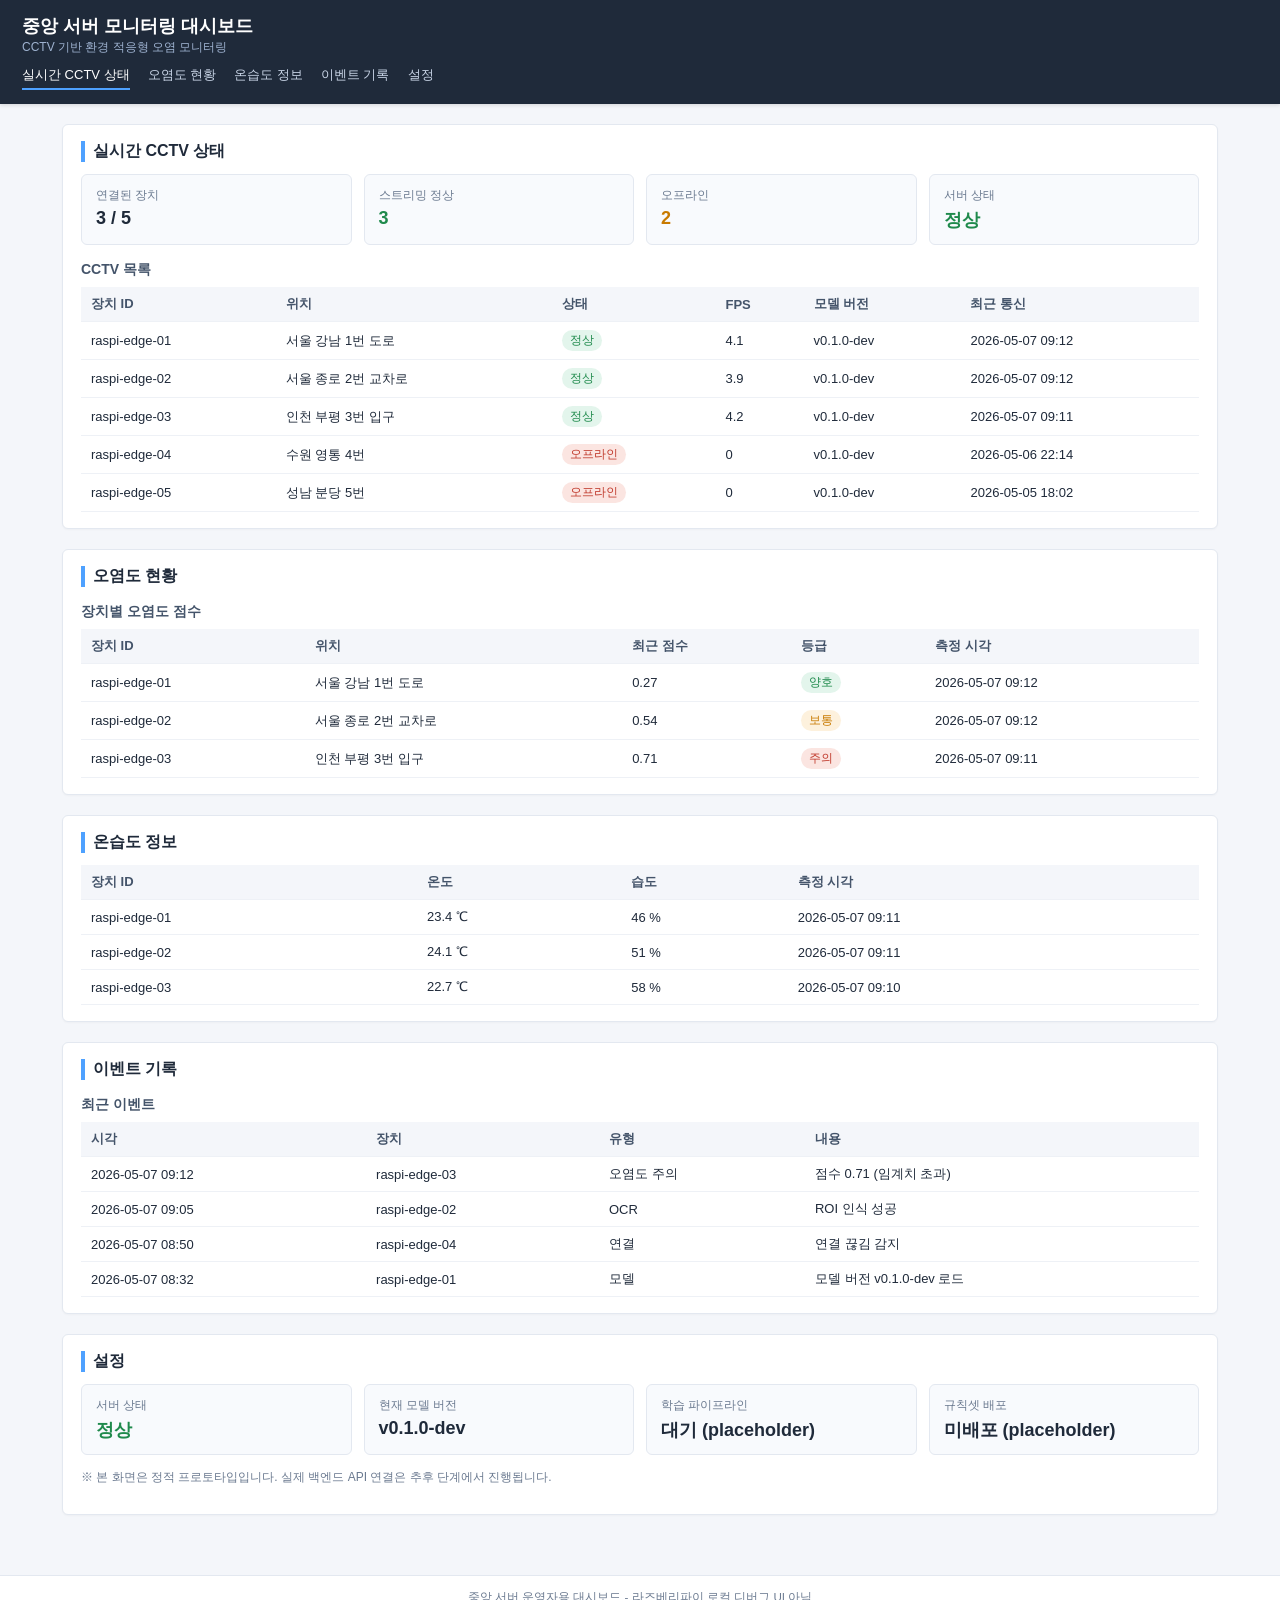
==== server/static_dashboard/index.html @ 14c390d4 "backup current local work before sync" ====
<!DOCTYPE html>
<html lang="ko">
<head>
    <meta charset="UTF-8" />
    <meta name="viewport" content="width=device-width, initial-scale=1.0" />
    <title>중앙 서버 대시보드</title>
    <link rel="stylesheet" href="style.css" />
</head>
<body>
    <header class="topbar">
        <div class="brand">
            <h1>중앙 서버 모니터링 대시보드</h1>
            <span class="subtitle">CCTV 기반 환경 적응형 오염 모니터링</span>
        </div>
        <nav class="nav">
            <a href="#realtime" class="active">실시간 CCTV 상태</a>
            <a href="#pollution">오염도 현황</a>
            <a href="#th">온습도 정보</a>
            <a href="#events">이벤트 기록</a>
            <a href="#settings">설정</a>
        </nav>
    </header>

    <main class="content">
        <section id="realtime" class="panel">
            <h2>실시간 CCTV 상태</h2>
            <div class="cards">
                <div class="card stat">
                    <span class="label">연결된 장치</span>
                    <span class="value" id="stat-online">3 / 5</span>
                </div>
                <div class="card stat">
                    <span class="label">스트리밍 정상</span>
                    <span class="value ok" id="stat-streaming">3</span>
                </div>
                <div class="card stat">
                    <span class="label">오프라인</span>
                    <span class="value warn" id="stat-offline">2</span>
                </div>
                <div class="card stat">
                    <span class="label">서버 상태</span>
                    <span class="value ok" id="stat-server">정상</span>
                </div>
            </div>

            <h3>CCTV 목록</h3>
            <table class="data-table" id="cctv-table">
                <thead>
                    <tr>
                        <th>장치 ID</th>
                        <th>위치</th>
                        <th>상태</th>
                        <th>FPS</th>
                        <th>모델 버전</th>
                        <th>최근 통신</th>
                    </tr>
                </thead>
                <tbody></tbody>
            </table>
        </section>

        <section id="pollution" class="panel">
            <h2>오염도 현황</h2>
            <h3>장치별 오염도 점수</h3>
            <table class="data-table" id="pollution-table">
                <thead>
                    <tr>
                        <th>장치 ID</th>
                        <th>위치</th>
                        <th>최근 점수</th>
                        <th>등급</th>
                        <th>측정 시각</th>
                    </tr>
                </thead>
                <tbody></tbody>
            </table>
        </section>

        <section id="th" class="panel">
            <h2>온습도 정보</h2>
            <table class="data-table" id="th-table">
                <thead>
                    <tr>
                        <th>장치 ID</th>
                        <th>온도</th>
                        <th>습도</th>
                        <th>측정 시각</th>
                    </tr>
                </thead>
                <tbody></tbody>
            </table>
        </section>

        <section id="events" class="panel">
            <h2>이벤트 기록</h2>
            <h3>최근 이벤트</h3>
            <table class="data-table" id="events-table">
                <thead>
                    <tr>
                        <th>시각</th>
                        <th>장치</th>
                        <th>유형</th>
                        <th>내용</th>
                    </tr>
                </thead>
                <tbody></tbody>
            </table>
        </section>

        <section id="settings" class="panel">
            <h2>설정</h2>
            <div class="cards">
                <div class="card info">
                    <span class="label">서버 상태</span>
                    <span class="value ok">정상</span>
                </div>
                <div class="card info">
                    <span class="label">현재 모델 버전</span>
                    <span class="value" id="setting-model-version">v0.1.0-dev</span>
                </div>
                <div class="card info">
                    <span class="label">학습 파이프라인</span>
                    <span class="value">대기 (placeholder)</span>
                </div>
                <div class="card info">
                    <span class="label">규칙셋 배포</span>
                    <span class="value">미배포 (placeholder)</span>
                </div>
            </div>
            <p class="note">
                ※ 본 화면은 정적 프로토타입입니다. 실제 백엔드 API 연결은 추후 단계에서 진행됩니다.
            </p>
        </section>
    </main>

    <footer class="bottombar">
        <small>중앙 서버 운영자용 대시보드 - 라즈베리파이 로컬 디버그 UI 아님</small>
    </footer>

    <script src="script.js"></script>
</body>
</html>
---- server/static_dashboard/style.css ----
* {
    box-sizing: border-box;
}

html, body {
    margin: 0;
    padding: 0;
    background: #f4f6fa;
    color: #1f2a3a;
    font-family: -apple-system, "Segoe UI", "Malgun Gothic", sans-serif;
    font-size: 14px;
}

.topbar {
    background: #1f2a3a;
    color: #fff;
    padding: 14px 22px;
    display: flex;
    flex-direction: column;
    gap: 10px;
    box-shadow: 0 1px 4px rgba(0,0,0,0.15);
}

.brand h1 {
    margin: 0;
    font-size: 18px;
}

.subtitle {
    color: #9fb3d1;
    font-size: 12px;
}

.nav {
    display: flex;
    gap: 18px;
    flex-wrap: wrap;
}

.nav a {
    color: #c8d4e6;
    text-decoration: none;
    font-size: 13px;
    padding-bottom: 4px;
    border-bottom: 2px solid transparent;
}

.nav a:hover,
.nav a.active {
    color: #fff;
    border-bottom-color: #4ea1ff;
}

.content {
    padding: 20px 22px 40px;
    max-width: 1200px;
    margin: 0 auto;
}

.panel {
    background: #fff;
    border: 1px solid #e3e8f0;
    border-radius: 6px;
    padding: 16px 18px;
    margin-bottom: 20px;
    box-shadow: 0 1px 2px rgba(0,0,0,0.03);
}

.panel h2 {
    margin: 0 0 12px 0;
    font-size: 16px;
    color: #1f2a3a;
    border-left: 4px solid #4ea1ff;
    padding-left: 8px;
}

.panel h3 {
    margin: 16px 0 8px;
    font-size: 14px;
    color: #44546a;
}

.cards {
    display: grid;
    grid-template-columns: repeat(auto-fit, minmax(180px, 1fr));
    gap: 12px;
}

.card {
    background: #f8fafd;
    border: 1px solid #e3e8f0;
    border-radius: 6px;
    padding: 12px 14px;
    display: flex;
    flex-direction: column;
    gap: 4px;
}

.card .label {
    font-size: 12px;
    color: #6b7a90;
}

.card .value {
    font-size: 18px;
    font-weight: 600;
    color: #1f2a3a;
}

.value.ok { color: #1f8a4c; }
.value.warn { color: #c87a00; }
.value.bad { color: #c0392b; }

.data-table {
    width: 100%;
    border-collapse: collapse;
    font-size: 13px;
    margin-top: 4px;
}

.data-table th,
.data-table td {
    text-align: left;
    padding: 8px 10px;
    border-bottom: 1px solid #eef1f6;
}

.data-table th {
    background: #f4f6fa;
    color: #44546a;
    font-weight: 600;
}

.data-table tr:hover td {
    background: #fafcff;
}

.badge {
    display: inline-block;
    padding: 2px 8px;
    border-radius: 12px;
    font-size: 12px;
}

.badge.ok { background: #e3f5ec; color: #1f8a4c; }
.badge.warn { background: #fdf1dd; color: #c87a00; }
.badge.bad { background: #fbe5e1; color: #c0392b; }

.note {
    margin-top: 14px;
    color: #6b7a90;
    font-size: 12px;
}

.bottombar {
    text-align: center;
    color: #6b7a90;
    padding: 12px;
    border-top: 1px solid #e3e8f0;
    background: #fff;
}
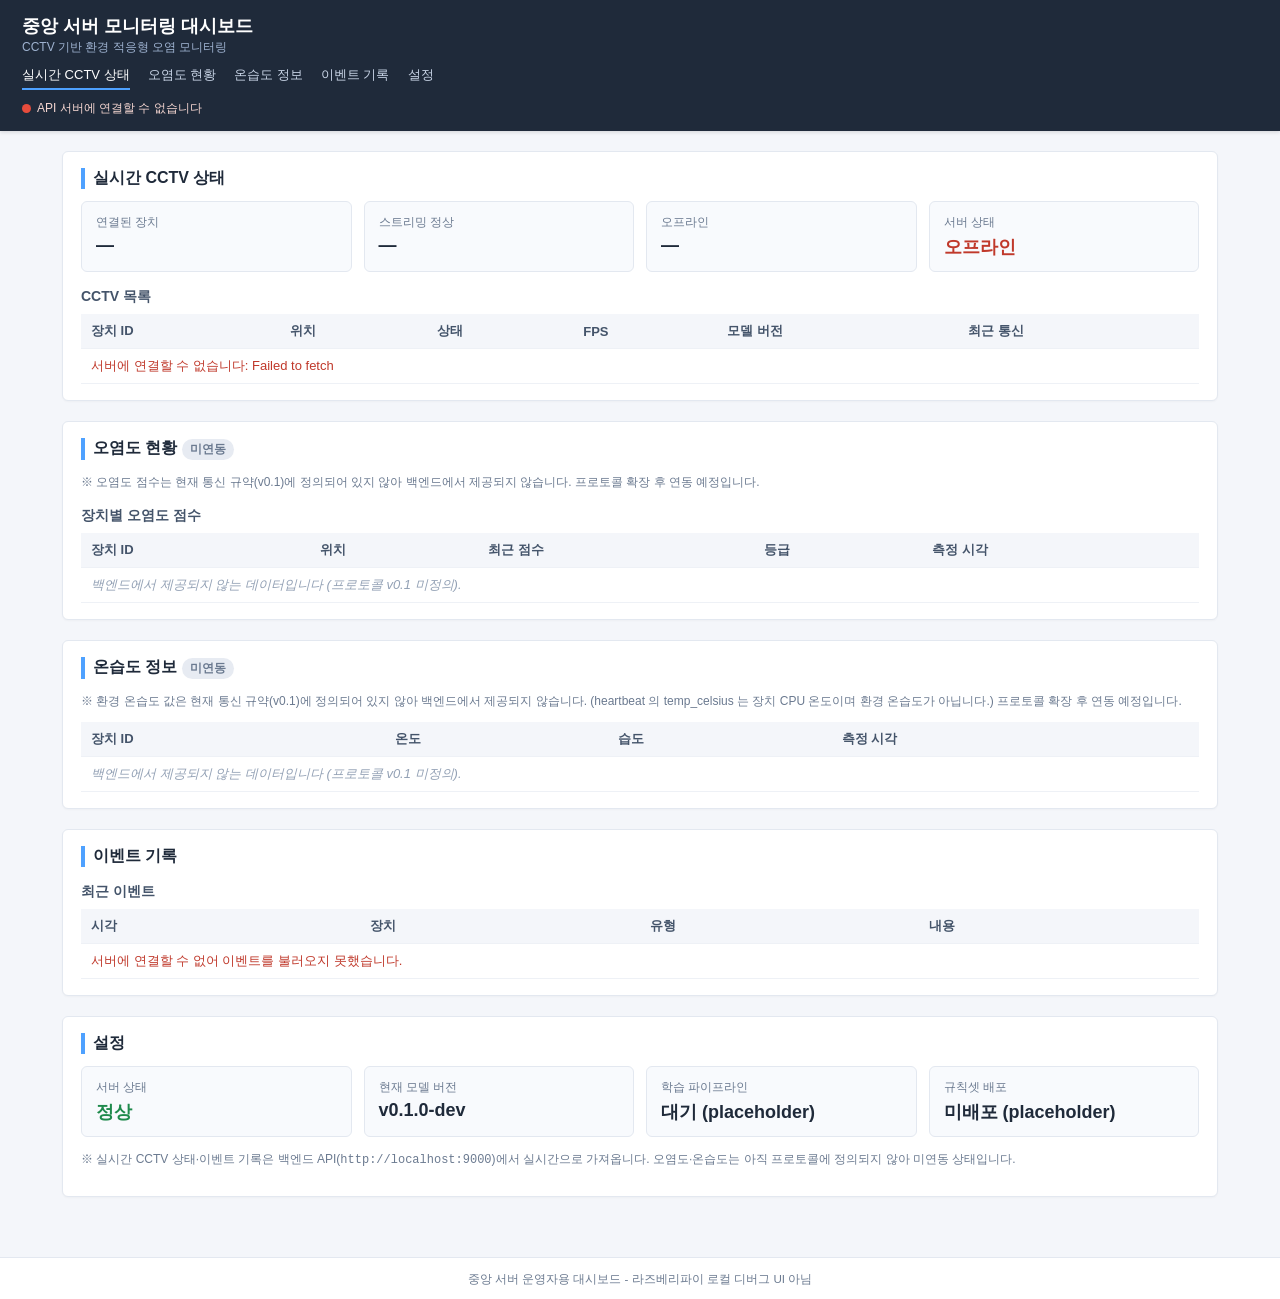
==== commit cb374101: "feat: release v0.2 dashboard backend integration - Wire static dashboard to live FastAPI backend (de" ====
--- a/server/static_dashboard/index.html
+++ b/server/static_dashboard/index.html
@@ -19,6 +19,10 @@
             <a href="#events">이벤트 기록</a>
             <a href="#settings">설정</a>
         </nav>
+        <div class="api-status" id="api-status">
+            <span class="dot" id="api-status-dot"></span>
+            <span id="api-status-text">API 연결 확인 중…</span>
+        </div>
     </header>
 
     <main class="content">
@@ -60,7 +64,11 @@
         </section>
 
         <section id="pollution" class="panel">
-            <h2>오염도 현황</h2>
+            <h2>오염도 현황 <span class="badge unbacked">미연동</span></h2>
+            <p class="note">
+                ※ 오염도 점수는 현재 통신 규약(v0.1)에 정의되어 있지 않아 백엔드에서
+                제공되지 않습니다. 프로토콜 확장 후 연동 예정입니다.
+            </p>
             <h3>장치별 오염도 점수</h3>
             <table class="data-table" id="pollution-table">
                 <thead>
@@ -77,7 +85,12 @@
         </section>
 
         <section id="th" class="panel">
-            <h2>온습도 정보</h2>
+            <h2>온습도 정보 <span class="badge unbacked">미연동</span></h2>
+            <p class="note">
+                ※ 환경 온습도 값은 현재 통신 규약(v0.1)에 정의되어 있지 않아
+                백엔드에서 제공되지 않습니다. (heartbeat 의 temp_celsius 는 장치 CPU
+                온도이며 환경 온습도가 아닙니다.) 프로토콜 확장 후 연동 예정입니다.
+            </p>
             <table class="data-table" id="th-table">
                 <thead>
                     <tr>
@@ -128,7 +141,8 @@
                 </div>
             </div>
             <p class="note">
-                ※ 본 화면은 정적 프로토타입입니다. 실제 백엔드 API 연결은 추후 단계에서 진행됩니다.
+                ※ 실시간 CCTV 상태·이벤트 기록은 백엔드 API(<code id="setting-api-base">/</code>)에서
+                실시간으로 가져옵니다. 오염도·온습도는 아직 프로토콜에 정의되지 않아 미연동 상태입니다.
             </p>
         </section>
     </main>
@@ -137,6 +151,11 @@
         <small>중앙 서버 운영자용 대시보드 - 라즈베리파이 로컬 디버그 UI 아님</small>
     </footer>
 
+    <!-- API base URL. Override by editing this value (or set window.API_BASE
+         before script.js loads) for non-localhost deployments. -->
+    <script>
+        window.API_BASE = window.API_BASE || "http://localhost:9000";
+    </script>
     <script src="script.js"></script>
 </body>
 </html>
--- a/server/static_dashboard/style.css
+++ b/server/static_dashboard/style.css
@@ -145,6 +145,39 @@
 .badge.ok { background: #e3f5ec; color: #1f8a4c; }
 .badge.warn { background: #fdf1dd; color: #c87a00; }
 .badge.bad { background: #fbe5e1; color: #c0392b; }
+.badge.unbacked { background: #e7ebf2; color: #6b7a90; }
+
+/* API connection status banner (in the dark topbar) */
+.api-status {
+    display: flex;
+    align-items: center;
+    gap: 6px;
+    font-size: 12px;
+    color: #c8d4e6;
+}
+
+.api-status .dot {
+    width: 9px;
+    height: 9px;
+    border-radius: 50%;
+    background: #6b7a90; /* unknown / checking */
+    flex: 0 0 auto;
+}
+
+.api-status.online .dot { background: #2ecc71; }
+.api-status.online { color: #d7f6e3; }
+.api-status.offline .dot { background: #e74c3c; }
+.api-status.offline { color: #f6d7d2; }
+
+/* Muted rows for empty / unavailable / not-yet-backed table bodies */
+.data-table td.muted {
+    color: #93a1b5;
+    font-style: italic;
+}
+
+.data-table td.error {
+    color: #c0392b;
+}
 
 .note {
     margin-top: 14px;
